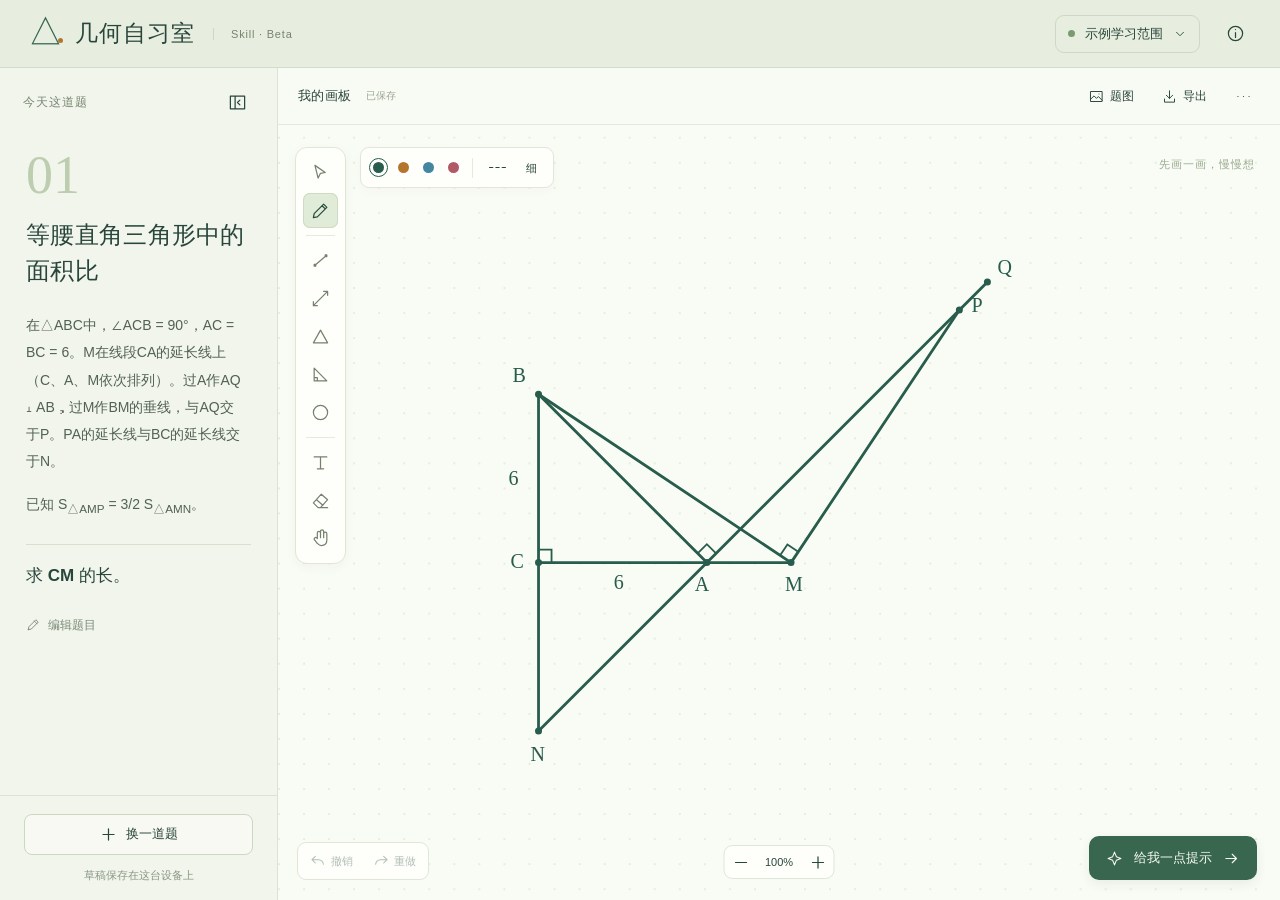
==== templates/board/index.html @ 97feccd4 "Release unified geometry tutor skill with simple activation" ====
<!doctype html>
<html lang="zh-CN">
<head>
  <meta charset="utf-8">
  <meta name="viewport" content="width=device-width, initial-scale=1">
  <meta name="color-scheme" content="light">
  <title>几何自习室</title>
  <link rel="stylesheet" href="styles.css">
</head>
<body>

<header class="app-header">
  <a class="brand" href="#" aria-label="几何自习室首页"><span class="brand-mark" aria-hidden="true">△<i></i></span><span>几何自习室</span></a>
  <span class="prototype-label">Skill · Beta</span>
  <div class="header-spacer"></div>
  <button id="settingsButton" class="settings-button" aria-haspopup="dialog"><span class="profile-dot"></span><span id="profileSummary">设置学习范围</span><span data-icon="chevronDown"></span></button>
  <button id="aboutButton" class="icon-button" aria-label="使用说明" title="使用说明" data-icon="info"></button>
</header>

<main id="workspace" class="workspace">
  <aside class="question-panel" id="questionPanel" aria-label="题目">
    <div class="panel-top"><span class="eyebrow">今天这道题</span><button id="collapseQuestion" class="icon-button" aria-label="收起题目" title="收起题目" data-icon="panelLeft"></button></div>
    <div class="question-content">
      <div class="lesson-number" id="lessonNumber">01</div>
      <h1 id="questionTitle"></h1>
      <div id="questionText" class="question-text"></div>
      <div class="question-goal" id="questionGoal"></div>
      <details id="parsedConditions" class="parsed-conditions" hidden><summary>核对已知条件</summary><ul id="parsedConditionList"></ul></details>
      <div id="generationBox" class="generation-box" hidden><p id="generationStatus" role="status"></p><button id="cancelGeneration" class="quiet-button" hidden>取消生成</button></div>
      <button id="generateCurrent" class="outline-button full-width" hidden>生成题图与提示</button>
      <button id="editQuestion" class="quiet-button"><span data-icon="edit"></span>编辑题目</button>
    </div>
    <div class="question-bottom">
      <button id="newQuestion" class="outline-button full-width"><span data-icon="plus"></span>换一道题</button>
      <p class="local-note">草稿保存在这台设备上</p>
    </div>
  </aside>

  <section class="board-panel" aria-label="几何画板">
    <div class="board-header">
      <button id="expandQuestion" class="icon-button" aria-label="展开题目" title="展开题目" data-icon="panelLeft" hidden></button>
      <h2>我的画板</h2><span id="saveStatus" class="save-status" role="status">已保存</span>
      <div class="header-spacer"></div>
      <button id="photoButton" class="compact-button"><span data-icon="image"></span><span>题图</span></button>
      <button id="exportButton" class="compact-button"><span data-icon="download"></span><span>导出</span></button>
      <button id="moreButton" class="icon-button" aria-label="更多画板操作" title="更多画板操作" aria-expanded="false" data-icon="more"></button>
      <div id="moreMenu" class="popover-menu" hidden>
        <button id="saveSession">保存学习记录</button><button id="loadSession">打开学习记录</button>
        <button id="exportRequest">交给其他 Agent</button><button id="importLesson">导入 Agent 解题</button>
        <button id="clearDrawing">清空我的笔迹</button>
      </div>
    </div>
    <div class="board-surface" id="boardSurface">
      <svg id="drawingBoard" xmlns="http://www.w3.org/2000/svg" viewBox="0 0 1000 700" role="img" aria-label="几何题图与自由绘画区">
        <defs><pattern id="dotGrid" width="25" height="25" patternUnits="userSpaceOnUse"><circle cx="1" cy="1" r="0.7" fill="#c7d4c0"/></pattern></defs>
        <rect id="boardBackground" x="-10000" y="-10000" width="20000" height="20000" fill="#f9fbf5"/>
        <rect x="-10000" y="-10000" width="20000" height="20000" fill="url(#dotGrid)"/>
        <g id="photoLayer"></g><g id="lessonLayer"></g><g id="userLayer"></g>
      </svg>
      <div class="drawing-toolbar" role="toolbar" aria-label="绘图工具">
        <button data-tool="select" data-icon="cursor" aria-label="选择与移动" title="选择与移动 (V)"></button>
        <button data-tool="pen" data-icon="pen" aria-label="自由书写" title="自由书写 (P)"></button>
        <span class="tool-divider"></span>
        <button data-tool="line" data-icon="line" aria-label="线段" title="线段 (L)"></button>
        <button data-tool="straight" data-icon="straight" aria-label="直线" title="直线"></button>
        <button data-tool="triangle" data-icon="triangle" aria-label="三角形" title="三角形"></button>
        <button data-tool="rightTriangle" data-icon="rightTriangle" aria-label="直角三角形" title="直角三角形"></button>
        <button data-tool="circle" data-icon="circle" aria-label="圆" title="圆 (C)"></button>
        <span class="tool-divider"></span>
        <button data-tool="text" data-icon="text" aria-label="文字标注" title="文字标注 (T)"></button>
        <button data-tool="eraser" data-icon="eraser" aria-label="橡皮擦" title="橡皮擦 (E)"></button>
        <button data-tool="pan" data-icon="hand" aria-label="平移画板" title="平移画板 (H)"></button>
      </div>
      <div class="pen-options" role="group" aria-label="画笔样式">
        <button class="color-button selected" data-color="#285c4d" style="--swatch:#285c4d" aria-label="墨绿色" title="墨绿色"></button>
        <button class="color-button" data-color="#b4762c" style="--swatch:#b4762c" aria-label="橙棕色" title="橙棕色"></button>
        <button class="color-button" data-color="#4286a0" style="--swatch:#4286a0" aria-label="蓝色" title="蓝色"></button>
        <button class="color-button" data-color="#af5a65" style="--swatch:#af5a65" aria-label="暗红色" title="暗红色"></button>
        <span class="tool-divider"></span><button id="dashedButton" class="icon-button" aria-label="虚线" aria-pressed="false" title="虚线" data-icon="dashed"></button>
        <select id="strokeWidth" aria-label="线条粗细"><option value="2.5">细</option><option value="4">中</option><option value="7">粗</option></select>
      </div>
      <div class="history-controls"><button id="undoButton" class="icon-button" aria-label="撤销" title="撤销 (⌘/Ctrl Z)" disabled><span data-icon="undo"></span><span>撤销</span></button><button id="redoButton" class="icon-button" aria-label="重做" title="重做 (⌘/Ctrl Shift Z)" disabled><span data-icon="redo"></span><span>重做</span></button></div>
      <div class="zoom-controls"><button id="zoomOut" class="icon-button" aria-label="缩小画板" data-icon="minus"></button><button id="zoomReset" title="适应画面" aria-label="适应画面">100%</button><button id="zoomIn" class="icon-button" aria-label="放大画板" data-icon="plus"></button></div>
      <button id="openHints" class="hint-launch"><span data-icon="spark"></span>给我一点提示<span data-icon="arrowRight"></span></button>
      <span id="boardMode" class="board-mode">先画一画，慢慢想</span>
    </div>
  </section>

  <aside id="hintPanel" class="hint-panel" aria-label="逐步提示" hidden>
    <div class="panel-top"><span class="eyebrow">一起想一想</span><button id="closeHints" class="icon-button" aria-label="回到自主思考" title="回到自主思考" data-icon="close"></button></div>
    <div class="hint-scroll">
      <div class="method-row"><select id="methodSelect" aria-label="选择解题方法"></select></div>
      <div id="knowledgeNote" class="knowledge-note"></div>
      <div id="hintProgress" class="step-progress" aria-label="提示进度"></div>
      <div id="stepCount" class="step-count"></div>
      <h2 id="stepTitle"></h2>
      <p id="stepPrompt" class="step-prompt"></p>
      <div id="smallHint" class="small-hint" hidden></div>
      <div id="explanation" class="explanation" hidden></div>
      <button id="revealStep" class="outline-button full-width">再给一点提示</button>
      <div id="hintEmpty" class="hint-empty" hidden></div>
    </div>
    <div class="hint-bottom"><button id="previousStep" class="icon-button" aria-label="上一步" title="上一步" data-icon="arrowLeft"></button><button id="nextStep" class="primary-button">下一步<span data-icon="arrowRight"></span></button></div>
  </aside>
</main>

<dialog id="settingsDialog" class="modal">
  <form id="settingsForm">
    <div class="modal-heading"><h2>我的学习范围</h2><button type="button" data-close="settingsDialog" class="icon-button" aria-label="关闭学习设置" data-icon="close"></button></div>
    <div class="form-row"><label>年级<select id="grade"><option value="7">七年级</option><option value="8">八年级</option><option value="9">九年级</option></select></label><label>教材版本<select id="edition"><option value="unknown">不确定 / 其他</option><option value="pep">人教版</option><option value="bnu">北师大版</option><option value="su">苏科版</option></select></label></div>
    <label class="field-label">学到哪里了<input id="chapter" placeholder="例如：全等三角形（可留空）" maxlength="100"></label>
    <fieldset><legend>这些知识，我学过了</legend><div id="knowledgeChoices" class="knowledge-choices"></div></fieldset>
    <p class="form-note">解法只使用你勾选的知识。年级与教材用于记录，暂不自动推定你学过什么。</p>
    <div class="modal-actions"><button type="submit" class="primary-button">保存学习范围</button></div>
  </form>
</dialog>

<dialog id="questionDialog" class="modal question-modal">
  <div class="modal-heading"><h2>换一道题</h2><button data-close="questionDialog" class="icon-button" aria-label="关闭题目输入" data-icon="close"></button></div>
  <div class="example-picker" id="examplePicker"></div>
  <label class="field-label">题目<textarea id="questionInput" rows="5" placeholder="输入一道几何题……" maxlength="6000"></textarea></label>
  <p class="form-note"><span id="connectionNote">新题可以交给当前 Agent 生成题图与分步提示。</span></p>
  <div class="modal-actions"><button id="uploadFromQuestion" class="outline-button"><span data-icon="image"></span>上传题图</button><button id="applyQuestion" class="primary-button">生成题图与提示<span data-icon="arrowRight"></span></button></div>
</dialog>

<dialog id="textDialog" class="modal small-modal"><form id="textForm"><div class="modal-heading"><h2>写一条标注</h2><button type="button" data-close="textDialog" class="icon-button" aria-label="关闭文字标注" data-icon="close"></button></div><label class="field-label">文字<input id="annotationInput" maxlength="120" autocomplete="off" required></label><div class="modal-actions"><button type="submit" class="primary-button">放到这里</button></div></form></dialog>

<dialog id="photoDialog" class="modal small-modal"><div class="modal-heading"><h2>题图</h2><button data-close="photoDialog" class="icon-button" aria-label="关闭题图设置" data-icon="close"></button></div><button id="uploadPhoto" class="outline-button full-width"><span data-icon="image"></span>选择照片</button><p class="form-note">支持 PNG、JPEG、WebP。照片放在画板上；自动通道目前只读取题目文字。导出题目时会包含照片。</p><div id="photoControls" hidden><label class="field-label">图片大小<input id="photoScale" type="range" min="30" max="150" value="100"></label><div class="photo-move" role="group" aria-label="移动题图"><button data-move="left" class="icon-button" aria-label="题图向左" data-icon="arrowLeft"></button><button data-move="up" class="icon-button" aria-label="题图向上" data-icon="arrowUp"></button><button data-move="down" class="icon-button" aria-label="题图向下" data-icon="arrowDown"></button><button data-move="right" class="icon-button" aria-label="题图向右" data-icon="arrowRight"></button><button id="removePhoto" class="quiet-button">移除题图</button></div></div></dialog>

<dialog id="confirmDialog" class="modal small-modal"><div class="modal-heading"><h2 id="confirmTitle">清空笔迹？</h2></div><p id="confirmMessage" class="form-note"></p><div class="modal-actions"><button data-close="confirmDialog" class="outline-button">取消</button><button id="confirmAction" class="primary-button">确定</button></div></dialog>

<dialog id="aboutDialog" class="modal small-modal"><div class="modal-heading"><h2>几何自习室</h2><button data-close="aboutDialog" class="icon-button" aria-label="关闭使用说明" data-icon="close"></button></div><p class="about-text">先确认学习范围，再输入完整题目。提示默认收起，需要时逐步展开。</p><p class="form-note">通过本地服务可调用已配置的 Agent CLI。离线页面可导出题目、导入 Agent 解题。方法按已学知识约束；生成内容仍需核对。</p><p class="form-note">快捷键：P 画笔 · L 线段 · C 圆 · E 橡皮 · V 选择 · H 平移。选中笔迹后按 Delete 删除。</p></dialog>
<input id="photoInput" type="file" accept="image/png,image/jpeg,image/webp" hidden>
<input id="lessonInput" type="file" accept="application/json,.json" hidden>
<input id="sessionInput" type="file" accept="application/json,.json" hidden>
<div id="toast" class="toast" role="status" hidden></div>
<!-- BOOTSTRAP -->
<script src="lessons.js"></script><script src="lesson-renderer.js"></script><script src="drawing.js"></script><script src="app.js"></script>
</body>
</html>
---- templates/board/styles.css ----
:root{--ink:#29463c;--muted:#748174;--green:#32634f;--deep:#254d3b;--soft:#e7eddf;--line:#dce3d5;--paper:#f9fbf5;--warm:#b4762c;--panel:#f1f5ec;--radius:12px;font-family:"PingFang SC","Microsoft YaHei",sans-serif;color:var(--ink);background:var(--soft);font-synthesis:none}
*{box-sizing:border-box}body{margin:0;overflow:hidden}button,input,textarea,select{font:inherit}button,a,input,textarea,select{-webkit-tap-highlight-color:transparent}button{cursor:pointer;color:inherit;border:0;background:none}button:disabled{cursor:default;opacity:.35}button:not(:disabled):hover{filter:brightness(.96)}button:focus-visible,a:focus-visible,select:focus-visible,input:focus-visible,textarea:focus-visible{outline:3px solid #90af89;outline-offset:3px}button svg,.icon{width:19px;height:19px;display:block;flex:none}button{display:inline-flex;align-items:center;justify-content:center;gap:8px}h1,h2,p{margin:0}a{color:inherit;text-decoration:none}[hidden]{display:none!important}select{cursor:pointer}select,input,textarea{color:var(--ink)}
.app-header{height:68px;display:flex;align-items:center;padding:0 28px;gap:18px;border-bottom:1px solid #d4ddcc;background:#e8eedf}.brand{display:flex;align-items:center;gap:11px;font-family:"Songti SC","STSong",serif;font-weight:700;font-size:23px;letter-spacing:1px}.brand-mark{font-family:Georgia,serif;position:relative;font-size:35px;line-height:1;color:var(--green);font-weight:400;transform:translateY(-2px)}.brand-mark i{position:absolute;width:5px;height:5px;border-radius:50%;background:var(--warm);right:1px;bottom:6px}.prototype-label{font-size:11px;color:#778371;letter-spacing:.8px;border-left:1px solid #cdd7c3;padding-left:17px}.header-spacer{flex:1}.settings-button{font-size:13px;gap:10px;padding:9px 12px;border:1px solid #cdd8c6;border-radius:9px}.settings-button svg{width:14px;height:14px}.profile-dot{width:7px;height:7px;border-radius:50%;background:#789b70}.icon-button{width:34px;height:34px;border-radius:7px;flex:none;padding:7px}.icon-button:not(:disabled):hover{background:#e2e9da}
.workspace{height:calc(100dvh - 68px);display:grid;grid-template-columns:278px minmax(0,1fr);overflow:hidden}.workspace.has-hints{grid-template-columns:278px minmax(0,1fr) 312px}.workspace.question-collapsed{grid-template-columns:minmax(0,1fr)}.workspace.question-collapsed.has-hints{grid-template-columns:minmax(0,1fr) 312px}.question-panel{background:#f1f5ec;border-right:1px solid var(--line);display:flex;flex-direction:column;min-height:0}.panel-top{height:68px;display:flex;align-items:center;justify-content:space-between;padding:0 23px;flex:none}.eyebrow{font-size:12px;color:#778570;letter-spacing:1px}.question-content{padding:12px 26px 24px;overflow:auto;flex:1}.lesson-number{font-family:Georgia,serif;font-size:54px;color:#bdcdb0;font-weight:400;margin-bottom:15px;line-height:1}.question-content h1{font-family:"Songti SC","STSong",serif;font-size:24px;line-height:1.5;font-weight:600;letter-spacing:.3px;margin-bottom:23px}.question-text{font-size:14px;line-height:1.95;color:#526151;text-wrap:pretty}.question-text p{margin-bottom:15px}.question-text strong,.question-text b{font-weight:600;color:#324b3e}.question-goal{margin-top:24px;padding:17px 0;border-top:1px solid #d7e0ce;font-size:17px;font-weight:600;line-height:1.6}.quiet-button{padding:10px 0;color:#7a8977;font-size:12px}.quiet-button svg{width:14px;height:14px}.question-bottom{padding:18px 24px 17px;border-top:1px solid var(--line)}.local-note{margin-top:13px;font-size:11px;color:#8b9784;text-align:center}.outline-button,.primary-button{min-height:41px;padding:10px 15px;font-size:13px;border-radius:8px;line-height:1.4}.outline-button{border:1px solid #ccd8c2;background:#f7f9f2}.primary-button{background:var(--green);color:white}.primary-button svg{width:16px;height:16px}.full-width{width:100%}
.board-panel{display:flex;min-width:0;min-height:0;flex-direction:column;position:relative}.board-header{height:57px;background:#f8faf4;display:flex;align-items:center;gap:10px;padding:0 20px;border-bottom:1px solid #e3e8dc;flex:none;position:relative;z-index:4}.board-header h2{font-size:13px;font-weight:500;letter-spacing:.4px}.save-status{font-size:10px;color:#9ba793;margin-left:4px}.compact-button{font-size:12px;padding:7px 9px;gap:6px;border-radius:6px}.compact-button svg{width:15px;height:15px}.board-surface{position:relative;flex:1;min-height:0;background:var(--paper);overflow:hidden;isolation:isolate}.board-surface>svg{width:100%;height:100%;display:block;touch-action:none;user-select:none;-webkit-user-select:none}.board-surface #lessonLayer{pointer-events:none}.drawing-toolbar{position:absolute;left:17px;top:22px;display:flex;flex-direction:column;gap:3px;padding:7px;background:#fefffb;border:1px solid #dfe6d6;border-radius:12px;box-shadow:0 3px 12px #3a51240a}.drawing-toolbar button{width:35px;height:35px;border-radius:7px;color:#75816d;position:relative}.drawing-toolbar button[aria-pressed=true]{color:var(--deep);background:#e1ecd8;box-shadow:inset 0 0 0 1px #cddbc3}.drawing-toolbar button:not([aria-pressed=true]):hover{background:#f0f4e9}.tool-divider{height:1px;background:#e5eade;margin:4px 3px;display:block}.pen-options{position:absolute;top:22px;left:82px;display:flex;align-items:center;padding:7px 9px;gap:8px;background:#fefffb;border:1px solid #e0e6d8;border-radius:9px;box-shadow:0 3px 12px #3a512407}.pen-options .tool-divider{height:20px;width:1px;margin:0 2px}.color-button{width:17px;height:17px;border-radius:50%;background:var(--swatch);padding:0;border:3px solid #fff}.color-button.selected{outline:1.5px solid var(--swatch)}.pen-options .icon-button{height:25px;width:28px;padding:4px}.pen-options .icon-button[aria-pressed=true]{background:#e1ecd8}.pen-options select{appearance:none;border:0;background:transparent;width:25px;font-size:11px;text-align:center;padding:2px}.history-controls{position:absolute;bottom:20px;left:19px;display:flex;gap:2px;background:#fefffb;border:1px solid #e0e6d8;border-radius:9px;padding:3px}.history-controls .icon-button{width:30px;height:30px}.zoom-controls{position:absolute;bottom:21px;left:50%;transform:translateX(-50%);display:flex;align-items:center;border:1px solid #dfe5d7;border-radius:9px;background:#fefffb;padding:2px}.zoom-controls .icon-button{width:28px;height:28px}.zoom-controls button:nth-child(2){min-width:49px;font-size:11px;font-variant-numeric:tabular-nums}.hint-launch{position:absolute;right:23px;bottom:20px;color:#f8fbef;background:#38664e;border-radius:10px;padding:13px 17px;font-size:13px;gap:11px;box-shadow:0 4px 12px #27452a13}.hint-launch svg{width:17px;height:17px}.board-mode{position:absolute;right:25px;top:32px;font-size:11px;letter-spacing:1px;color:#9aab90;pointer-events:none}.workspace.has-hints .board-mode{display:none}.workspace.has-hints .hint-launch{display:none}.popover-menu{position:absolute;z-index:30;right:15px;top:49px;background:#fffef8;box-shadow:0 8px 28px #20331e1a;border:1px solid #d8e1cd;border-radius:9px;padding:5px;width:155px}.popover-menu button{padding:11px;font-size:12px;justify-content:flex-start;width:100%;border-radius:5px}.popover-menu button:hover{background:#eef3e6}
.hint-panel{background:#f3f6ed;border-left:1px solid var(--line);display:flex;flex-direction:column;min-height:0}.hint-panel .panel-top{border-bottom:1px solid #e2e7d9;height:57px;padding:0 20px}.hint-scroll{padding:23px 24px;overflow:auto;flex:1}.method-row select{width:100%;border:1px solid #d3ddc9;border-radius:7px;background:#fafcf6;font-size:13px;padding:10px 30px 10px 12px}.knowledge-note{font-size:10px;color:#89927e;line-height:1.7;margin:10px 0 27px}.step-progress{display:flex;gap:5px;margin-bottom:24px}.step-progress span{height:3px;flex:1;border-radius:5px;background:#dce5d2}.step-progress span.done{background:#94ae82}.step-progress span.current{background:#52784e}.step-count{font-size:11px;letter-spacing:1.2px;color:#8b9c7e;margin-bottom:12px}.hint-scroll h2{font-family:"Songti SC","STSong",serif;font-size:23px;line-height:1.5;margin-bottom:19px}.step-prompt{font-size:15px;line-height:1.9;color:#465c49;text-wrap:pretty}.small-hint{margin-top:20px;padding:14px 0 0;border-top:1px solid #dce4d2;font-size:13px;line-height:1.9;color:#788767}.explanation{margin-top:18px;font-size:13px;line-height:1.9;color:#42533d;background:#e7eedc;padding:16px;border-radius:8px}.explanation p{margin-bottom:10px}.explanation p:last-child{margin:0}.explanation strong{color:#294c33}.explanation .formula{display:block;margin:8px 0;font-family:Georgia,"Songti SC",serif;font-size:17px}.hint-scroll>#revealStep{margin-top:24px}.hint-bottom{border-top:1px solid #dce4d2;padding:17px 22px;display:flex;gap:12px}.hint-bottom>.primary-button{flex:1;justify-content:space-between}.hint-bottom .icon-button{height:41px;width:41px;border:1px solid #d1ddc5}.hint-empty{font-size:14px;line-height:1.9;margin-top:20px}.hint-empty button{margin-top:15px}.math{font-family:Georgia,"Songti SC",serif}#lessonLayer text{font-family:Georgia,"Songti SC",serif}#lessonLayer [data-aux]{animation:aux-in .38s ease-out both}@keyframes aux-in{from{opacity:0}to{opacity:1}}
.modal{border:1px solid #cbd7bf;background:#f8faf3;color:var(--ink);width:min(520px,calc(100% - 32px));border-radius:17px;padding:28px;box-shadow:0 25px 100px #17351f30;max-height:calc(100dvh - 50px);overflow:auto}.modal::backdrop{background:#263c2c55;backdrop-filter:blur(3px)}.small-modal{width:min(420px,calc(100% - 32px))}.question-modal{width:min(580px,calc(100% - 32px))}.modal-heading{display:flex;align-items:center;justify-content:space-between;margin-bottom:23px;gap:18px}.modal-heading h2{font-family:"Songti SC","STSong",serif;font-weight:600;font-size:24px}.modal-heading .icon-button{margin-right:-7px}.form-row{display:flex;gap:15px}.form-row label{flex:1;font-size:12px}.form-row select{display:block;width:100%;margin-top:8px}.modal select,.modal input:not([type=checkbox]):not([type=range]),.modal textarea{border:1px solid #ccd8c2;border-radius:7px;background:#fefff9;padding:11px 12px;font-size:14px}.field-label{display:block;font-size:12px;margin-top:20px}.field-label input,.field-label textarea{display:block;width:100%;margin-top:8px;line-height:1.7}.modal textarea{resize:vertical;min-height:120px}.modal fieldset{padding:0;border:0;margin:22px 0 0}.modal legend{font-size:12px;margin-bottom:14px}.knowledge-choices{display:grid;grid-template-columns:1fr 1fr;gap:12px}.knowledge-choices label{font-size:13px;display:flex;align-items:center;gap:8px}.knowledge-choices input{accent-color:var(--green);width:16px;height:16px;margin:0}.form-note{font-size:12px;color:#859178;line-height:1.85;margin-top:16px}.modal-actions{margin-top:25px;display:flex;justify-content:flex-end;gap:10px}.example-picker{display:grid;grid-template-columns:1fr 1fr;gap:12px}.example-picker button{text-align:left;justify-content:flex-start;align-items:flex-start;padding:15px;border:1px solid #d5dfcb;border-radius:9px;flex-direction:column;gap:7px}.example-picker button span{font-size:10px;color:#8e9c83}.example-picker button strong{font-size:13px;font-weight:500;line-height:1.6}.example-picker button.active{border-color:#7d9b6c;background:#eaf1e0}.about-text{font-size:15px;line-height:1.9}.photo-move{display:flex;align-items:center;margin-top:15px;gap:6px}.photo-move .quiet-button{margin-left:auto}.toast{position:fixed;left:50%;bottom:28px;transform:translateX(-50%);z-index:90;background:#294b3d;color:#f5f9ed;box-shadow:0 5px 22px #19381d28;border-radius:9px;padding:12px 20px;max-width:90vw;font-size:13px;line-height:1.7;text-align:center;pointer-events:none}
@media(min-width:1650px){.workspace{grid-template-columns:310px minmax(0,1fr)}.workspace.has-hints{grid-template-columns:310px minmax(0,1fr) 340px}.question-content{padding:18px 30px}.question-text{font-size:15px}.hint-scroll{padding:28px}}
@media(max-width:1150px){.workspace{grid-template-columns:240px minmax(0,1fr)}.workspace.has-hints{grid-template-columns:210px minmax(0,1fr) 280px}.question-content{padding:10px 20px}.question-content h1{font-size:21px}.panel-top{padding:0 18px}.hint-scroll{padding:20px}.question-text{font-size:13px}.board-mode{display:none}.workspace.has-hints .pen-options{top:18px;left:74px;gap:4px;padding:6px}.workspace.has-hints .drawing-toolbar{left:12px;top:18px}.workspace.has-hints .hint-launch{right:14px}.board-header{padding:0 12px}.save-status{display:none}}
@media(max-width:850px){.app-header{padding:0 17px;gap:12px;height:60px}.brand{font-size:20px}.prototype-label{display:none}.workspace{height:calc(100dvh - 60px);grid-template-columns:220px minmax(0,1fr)}.workspace.has-hints{grid-template-columns:minmax(0,1fr) 280px}.workspace.has-hints .question-panel{display:none}.workspace.has-hints #expandQuestion{display:inline-flex!important}.workspace.question-collapsed.has-hints{grid-template-columns:minmax(0,1fr) 280px}.pen-options{left:74px;gap:4px}.drawing-toolbar{left:12px}.hint-launch{padding:12px;gap:7px;right:14px}.zoom-controls{left:auto;right:14px;bottom:74px;transform:none}.workspace.has-hints .zoom-controls{bottom:22px}.board-header{gap:3px}.board-header .compact-button{padding:7px}.profile-dot{display:none}}
@media(max-width:600px){body{overflow:auto}.app-header{gap:7px;padding:0 12px}.brand{font-size:18px;letter-spacing:0;gap:7px}.brand-mark{font-size:30px}.settings-button{padding:8px;font-size:11px;gap:6px}.app-header>#aboutButton{width:28px}.workspace{height:calc(100dvh - 60px);min-height:590px;display:flex;flex-direction:column;overflow:auto}.question-panel{max-height:185px;border-right:0;border-bottom:1px solid var(--line);flex:none}.question-panel .panel-top{height:36px;padding:0 16px}.question-content{padding:5px 17px 12px;display:grid;grid-template-columns:1fr auto;gap:7px}.lesson-number{display:none}.question-content h1{font-size:17px;margin:0;grid-column:1/-1}.question-text{grid-column:1/-1;font-size:12px;line-height:1.8}.question-text p{margin:0}.question-goal{font-size:13px;margin:0;padding:0;border:0}.question-content .quiet-button{padding:0}.question-bottom{display:none}.board-panel{min-height:400px;flex:1}.board-header{height:45px}.drawing-toolbar{top:64px;left:8px;padding:4px;gap:0}.drawing-toolbar button{width:29px;height:29px}.drawing-toolbar button svg{width:16px;height:16px}.drawing-toolbar .tool-divider{margin:3px}.pen-options{left:12px;top:12px}.board-mode{display:none}.hint-launch{font-size:12px;bottom:16px;right:12px}.history-controls{left:9px;bottom:16px}.zoom-controls{bottom:67px;right:12px}.workspace.has-hints .question-panel{display:none}.workspace.has-hints .board-panel{min-height:340px;flex:1}.hint-panel{max-height:44dvh;min-height:240px;border-left:0;border-top:1px solid var(--line);flex:none}.hint-panel .panel-top{height:39px}.hint-scroll{padding:12px 19px}.method-row{float:right;max-width:48%;margin-left:10px}.method-row select{padding:7px;font-size:11px}.knowledge-note{margin:0 0 12px;max-width:47%;font-size:9px}.step-progress{clear:both;margin-bottom:9px;max-width:130px}.step-count{font-size:10px;margin-bottom:6px}.hint-scroll h2{font-size:19px;margin-bottom:8px}.step-prompt{font-size:13px;line-height:1.8}.hint-bottom{padding:9px 17px;gap:10px}.hint-bottom .primary-button{min-height:35px}.hint-bottom .icon-button{height:35px}.hint-scroll>#revealStep{margin-top:12px}.explanation,.small-hint{font-size:12px;padding:12px;margin-top:12px}.modal{padding:22px}.example-picker{gap:8px}.example-picker button{padding:10px}.toast{bottom:16px}.workspace.has-hints .zoom-controls{bottom:16px}.workspace.has-hints .pen-options{top:12px;left:12px}.workspace.has-hints .drawing-toolbar{top:57px;left:8px}.workspace.question-collapsed .question-panel{display:none}}
@media(max-width:600px){.drawing-toolbar,.workspace.has-hints .drawing-toolbar{top:12px;left:10px;right:10px;flex-direction:row;gap:1px;overflow-x:auto;padding:4px;border-radius:8px}.pen-options,.workspace.has-hints .pen-options{top:55px;left:12px}.drawing-toolbar button{flex:none;width:28px;height:28px}.drawing-toolbar .tool-divider{height:20px;width:1px;flex:none;margin:4px 3px}.board-surface>svg{min-height:295px}}
@media(prefers-reduced-motion:reduce){*,*::before,*::after{animation:none!important;transition:none!important;scroll-behavior:auto!important}}
.generation-box{margin:16px 0;padding:12px;border:1px solid #d5dfc9;border-radius:8px;background:#eaf0e1;font-size:12px;line-height:1.8;overflow-wrap:anywhere;white-space:pre-line}.generation-box .quiet-button{padding-bottom:0}.history-controls .icon-button{width:auto;min-width:58px;padding:7px 9px;font-size:11px;gap:5px}.history-controls .icon-button svg{width:16px;height:16px}.explanation{white-space:normal}.example-picker:empty{display:none}
@media(max-width:600px){.history-controls .icon-button{min-width:46px;padding:5px;font-size:10px}.history-controls .icon-button svg{width:13px;height:13px}.generation-box{margin:6px 0;grid-column:1/-1}.question-content>#generateCurrent{grid-column:1/-1}}

.parsed-conditions{font-size:12px;line-height:1.9;margin:14px 0;grid-column:1/-1}.parsed-conditions summary{cursor:pointer;color:var(--muted)}.parsed-conditions ul{padding-left:18px}.step-reason{padding-top:10px;border-top:1px solid var(--line);font-size:.92em}
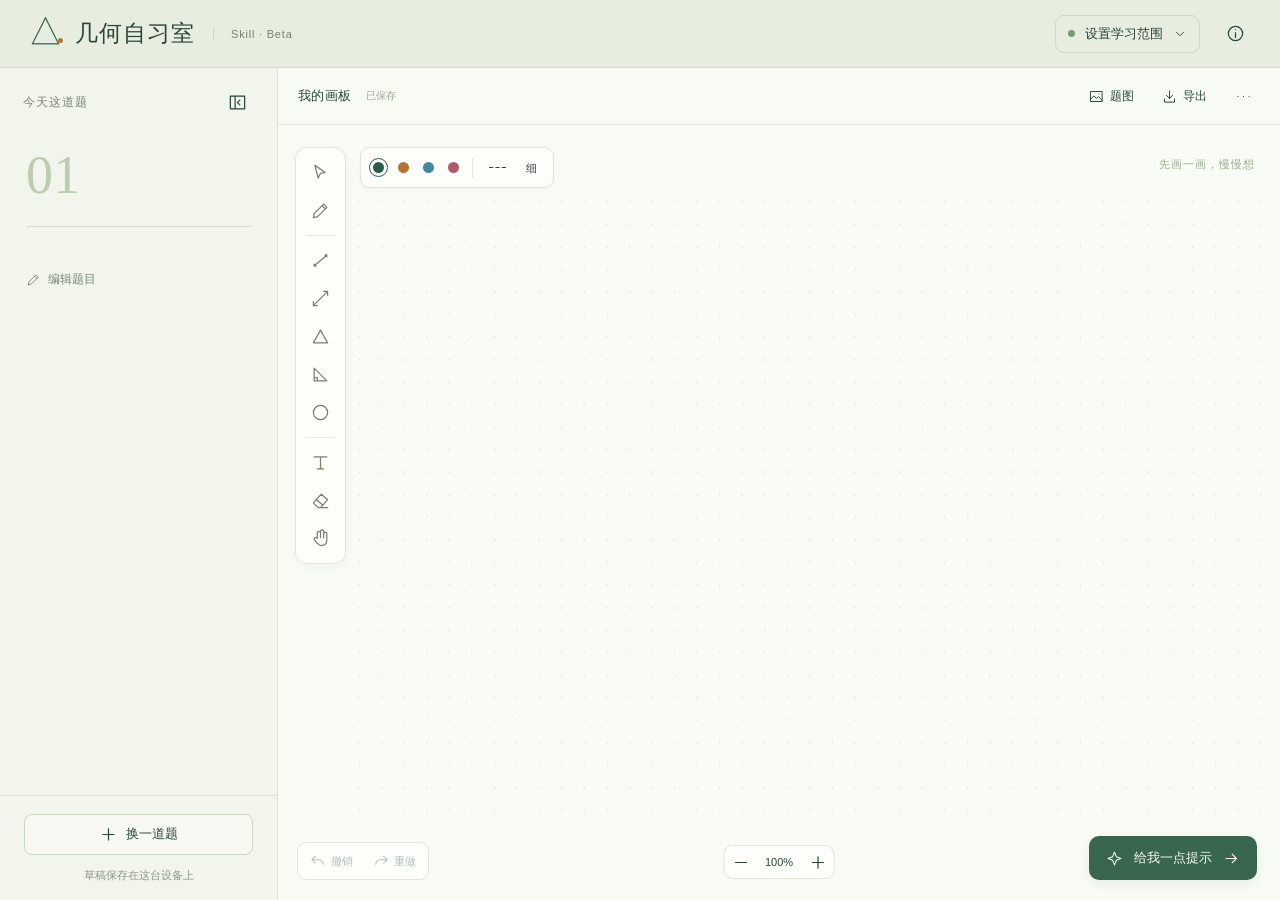
==== commit 8b588751: "Release v0.3.2 with original photos and grade-based geometry tutoring" ====
--- a/templates/board/index.html
+++ b/templates/board/index.html
@@ -50,12 +50,13 @@
         <button id="clearDrawing">清空我的笔迹</button>
       </div>
     </div>
+    <div id="sourceViews" class="source-views" role="group" aria-label="画板视图" hidden><button data-board-view="compare">对照</button><button data-board-view="photo">原题图</button><button data-board-view="redraw">重绘图</button></div>
     <div class="board-surface" id="boardSurface">
       <svg id="drawingBoard" xmlns="http://www.w3.org/2000/svg" viewBox="0 0 1000 700" role="img" aria-label="几何题图与自由绘画区">
-        <defs><pattern id="dotGrid" width="25" height="25" patternUnits="userSpaceOnUse"><circle cx="1" cy="1" r="0.7" fill="#c7d4c0"/></pattern></defs>
+        <defs><clipPath id="boardViewClip" clipPathUnits="userSpaceOnUse"><rect data-view-clip x="0" y="0" width="1000" height="700"/></clipPath><pattern id="dotGrid" width="25" height="25" patternUnits="userSpaceOnUse"><circle cx="1" cy="1" r="0.7" fill="#c7d4c0"/></pattern></defs>
         <rect id="boardBackground" x="-10000" y="-10000" width="20000" height="20000" fill="#f9fbf5"/>
         <rect x="-10000" y="-10000" width="20000" height="20000" fill="url(#dotGrid)"/>
-        <g id="photoLayer"></g><g id="lessonLayer"></g><g id="userLayer"></g>
+        <g clip-path="url(#boardViewClip)"><g id="photoLayer"></g><g id="contextLayer"></g><g id="lessonLayer"></g><g id="userLayer"></g></g>
       </svg>
       <div class="drawing-toolbar" role="toolbar" aria-label="绘图工具">
         <button data-tool="select" data-icon="cursor" aria-label="选择与移动" title="选择与移动 (V)"></button>
@@ -108,9 +109,8 @@
   <form id="settingsForm">
     <div class="modal-heading"><h2>我的学习范围</h2><button type="button" data-close="settingsDialog" class="icon-button" aria-label="关闭学习设置" data-icon="close"></button></div>
     <div class="form-row"><label>年级<select id="grade"><option value="7">七年级</option><option value="8">八年级</option><option value="9">九年级</option></select></label><label>教材版本<select id="edition"><option value="unknown">不确定 / 其他</option><option value="pep">人教版</option><option value="bnu">北师大版</option><option value="su">苏科版</option></select></label></div>
-    <label class="field-label">学到哪里了<input id="chapter" placeholder="例如：全等三角形（可留空）" maxlength="100"></label>
-    <fieldset><legend>这些知识，我学过了</legend><div id="knowledgeChoices" class="knowledge-choices"></div></fieldset>
-    <p class="form-note">解法只使用你勾选的知识。年级与教材用于记录，暂不自动推定你学过什么。</p>
+    <p class="form-note">自动采用所选年级的整学年常用知识范围。</p>
+    <details class="grade-scope"><summary>查看默认知识范围</summary><p id="gradeScopeSummary" class="form-note"></p></details>
     <div class="modal-actions"><button type="submit" class="primary-button">保存学习范围</button></div>
   </form>
 </dialog>
@@ -129,12 +129,12 @@
 
 <dialog id="confirmDialog" class="modal small-modal"><div class="modal-heading"><h2 id="confirmTitle">清空笔迹？</h2></div><p id="confirmMessage" class="form-note"></p><div class="modal-actions"><button data-close="confirmDialog" class="outline-button">取消</button><button id="confirmAction" class="primary-button">确定</button></div></dialog>
 
-<dialog id="aboutDialog" class="modal small-modal"><div class="modal-heading"><h2>几何自习室</h2><button data-close="aboutDialog" class="icon-button" aria-label="关闭使用说明" data-icon="close"></button></div><p class="about-text">先确认学习范围，再输入完整题目。提示默认收起，需要时逐步展开。</p><p class="form-note">通过本地服务可调用已配置的 Agent CLI。离线页面可导出题目、导入 Agent 解题。方法按已学知识约束；生成内容仍需核对。</p><p class="form-note">快捷键：P 画笔 · L 线段 · C 圆 · E 橡皮 · V 选择 · H 平移。选中笔迹后按 Delete 删除。</p></dialog>
+<dialog id="aboutDialog" class="modal small-modal"><div class="modal-heading"><h2>几何自习室</h2><button data-close="aboutDialog" class="icon-button" aria-label="关闭使用说明" data-icon="close"></button></div><p class="about-text">先选择年级，再输入完整题目。提示默认收起，需要时逐步展开。</p><p class="form-note">通过本地服务可调用已配置的 Agent CLI。离线页面可导出题目、导入 Agent 解题。方法按年级默认知识约束；生成内容仍需核对。</p><p class="form-note">快捷键：P 画笔 · L 线段 · C 圆 · E 橡皮 · V 选择 · H 平移。选中笔迹后按 Delete 删除。</p></dialog>
 <input id="photoInput" type="file" accept="image/png,image/jpeg,image/webp" hidden>
 <input id="lessonInput" type="file" accept="application/json,.json" hidden>
 <input id="sessionInput" type="file" accept="application/json,.json" hidden>
 <div id="toast" class="toast" role="status" hidden></div>
 <!-- BOOTSTRAP -->
-<script src="lessons.js"></script><script src="lesson-renderer.js"></script><script src="drawing.js"></script><script src="app.js"></script>
+<script src="lessons.js"></script><script src="lesson-renderer.js"></script><script src="presentation.js"></script><script src="drawing.js"></script><script src="app.js"></script>
 </body>
 </html>
--- a/templates/board/styles.css
+++ b/templates/board/styles.css
@@ -15,3 +15,8 @@
 @media(max-width:600px){.history-controls .icon-button{min-width:46px;padding:5px;font-size:10px}.history-controls .icon-button svg{width:13px;height:13px}.generation-box{margin:6px 0;grid-column:1/-1}.question-content>#generateCurrent{grid-column:1/-1}}
 
 .parsed-conditions{font-size:12px;line-height:1.9;margin:14px 0;grid-column:1/-1}.parsed-conditions summary{cursor:pointer;color:var(--muted)}.parsed-conditions ul{padding-left:18px}.step-reason{padding-top:10px;border-top:1px solid var(--line);font-size:.92em}
+
+.source-views{display:flex;justify-content:center;gap:4px;padding:6px 12px;border-bottom:1px solid var(--line);background:#f2f6e9;flex:none}.source-views button{font-size:12px;padding:6px 14px;border-radius:6px;color:#607658}.source-views button[aria-pressed=true]{background:#dce8d2;color:#284d3e}.context-explanation{margin-top:12px;padding-top:12px;border-top:1px solid var(--line)}
+/* Keep drawing content outside the floating toolbars and bottom actions. */
+.board-surface>svg#drawingBoard{position:absolute;left:76px;top:76px;width:calc(100% - 92px);height:calc(100% - 144px);min-height:0}
+@media(max-width:600px){.board-surface>svg#drawingBoard{left:8px;top:102px;width:calc(100% - 16px);height:calc(100% - 160px);min-height:0}}
